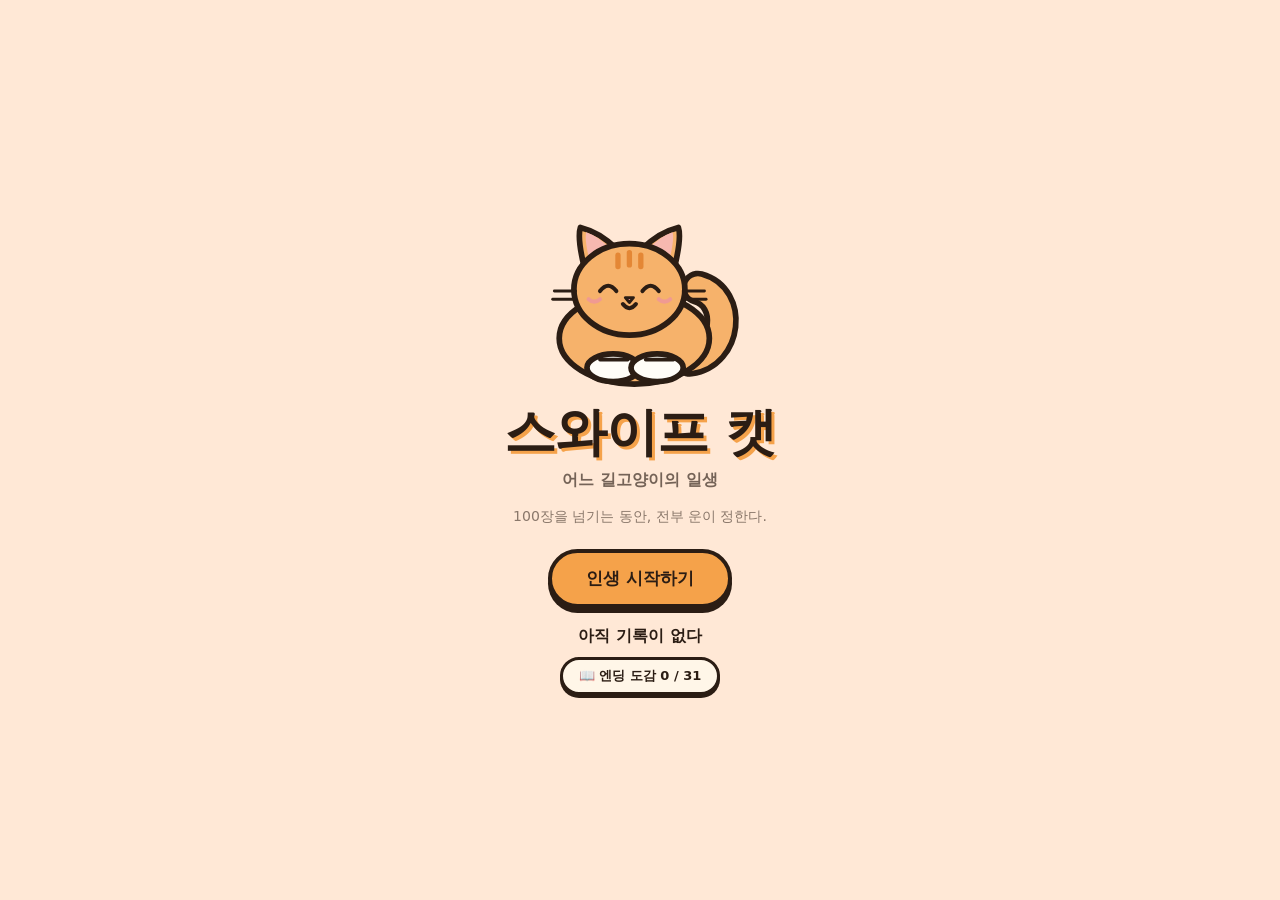
==== index.html @ 7de350a5 "Redraw the cat in pen style, grow deck to 101 cards, add an ending dex - Replace the trait-code endi" ====
<!doctype html>
<html lang="ko">
<head>
<meta charset="utf-8">
<meta name="viewport" content="width=device-width, initial-scale=1, viewport-fit=cover, maximum-scale=1, user-scalable=no">
<meta name="theme-color" content="#f7c07a">
<meta name="description" content="스와이프로 넘겨보는 길고양이 한 마리의 일생. 100장의 카드, 전부 운에 달렸다.">
<title>스와이프 캣 — 어느 길고양이의 일생</title>
<link rel="manifest" href="manifest.json">
<link rel="icon" href="data:image/svg+xml,<svg xmlns='http://www.w3.org/2000/svg' viewBox='0 0 100 100'><text y='.9em' font-size='90'>🐱</text></svg>">
<link rel="stylesheet" href="styles.css">
</head>
<body>

<!-- 타이틀 -->
<section id="title" class="screen">
  <div id="title-cat" class="title-cat"></div>
  <h1>스와이프 캣</h1>
  <p class="sub">어느 길고양이의 일생</p>
  <p class="tag">100장을 넘기는 동안, 전부 운이 정한다.</p>
  <button id="start" class="btn">인생 시작하기</button>
  <p id="best" class="best"></p>
  <button id="dex" class="dex"></button>
  <div id="recent" class="recent"></div>
</section>

<!-- 엔딩 도감 -->
<section id="dexview" class="screen" hidden>
  <h2 class="dex-title">엔딩 도감</h2>
  <p id="dex-count" class="dex-count"></p>
  <ul id="dex-list" class="dex-list"></ul>
  <button id="dex-back" class="btn btn--ghost">돌아가기</button>
</section>

<!-- 게임 -->
<section id="game" class="screen" hidden>
  <header class="hud">
    <div id="progress" class="progress">1 / 100</div>
    <div class="score-wrap"><span id="score" class="score">0</span><small>점</small></div>
  </header>
  <div id="stats" class="stats"></div>

  <main class="stack">
    <div id="card" class="card"></div>
  </main>

  <p id="hint" class="hint">위로 스와이프</p>

  <div id="result" class="result"></div>
  <div id="stage-banner" class="stage-banner"></div>
  <div id="flash"></div>
</section>

<!-- 엔딩 -->
<section id="ending" class="screen" hidden>
  <div id="ending-body"></div>
  <div id="submit"></div>
  <div class="ending-actions">
    <button id="retry" class="btn">다시 태어나기</button>
    <button id="to-title" class="btn btn--ghost">처음으로</button>
  </div>
</section>

<script type="module" src="js/main.js"></script>
</body>
</html>
---- styles.css ----
/* 스와이프 캣 — 가필드풍 카툰 톤. 굵은 아웃라인, 납작한 채색. */

:root {
  --ink: #2b1d14;
  --paper: #fff6e8;
  --tint: #ffe8d6;
  --orange: #f5a24a;
  --orange-d: #e07f2c;
  --good: #3fa66a;
  --bad: #d9534f;
  --gold: #f0b429;
  --line: 5;
}

* { box-sizing: border-box; -webkit-tap-highlight-color: transparent; }

html, body {
  margin: 0; height: 100%;
  overflow: hidden;
  overscroll-behavior: none;
  touch-action: none;
  font-family: "Pretendard", "Apple SD Gothic Neo", "Malgun Gothic", system-ui, sans-serif;
  color: var(--ink);
  background: var(--tint);
  transition: background .8s ease;
}

.screen {
  position: fixed; inset: 0;
  display: flex; flex-direction: column;
  align-items: center; justify-content: center;
  padding: max(16px, env(safe-area-inset-top)) 20px max(16px, env(safe-area-inset-bottom));
  text-align: center;
}
[hidden] { display: none !important; }

/* ---------- 고양이 (펜그림 스타일) ---------- */
.cat {
  width: min(60vw, 240px);
  height: auto;
  transform: scale(var(--cat-scale, 1));
  transform-origin: bottom center;
  overflow: visible;
}
.cat .body, .cat .head, .cat .ear, .cat .paw {
  fill: var(--fur, #f6b26b); stroke: var(--ink); stroke-width: 7;
  stroke-linejoin: round; stroke-linecap: round;
}
.cat .paw { fill: #fffdf8; }
.cat .belly { fill: #fffdf8; stroke: none; }

/* 꼬리는 검정 굵은 선 위에 색선을 덧그어 아웃라인을 만든다 */
.cat .tail-ink, .cat .tail-fill { fill: none; stroke-linecap: round; }
.cat .tail-ink { stroke: var(--ink); stroke-width: 42; }
.cat .tail-fill { stroke: var(--fur, #f6b26b); stroke-width: 28; }

.cat .ear-in { fill: #f7b8b0; stroke: none; }
.cat .brow-stripes path {
  fill: none; stroke: var(--orange-d); stroke-width: 6.5; stroke-linecap: round; opacity: .85;
}
.cat .paw-line { fill: none; stroke: var(--ink); stroke-width: 4.5; stroke-linecap: round; }

.cat .eye { fill: var(--ink); }
.cat .glint { fill: #fff; }
.cat .eye-line, .cat .brow, .cat .mouth {
  fill: none; stroke: var(--ink); stroke-width: 5; stroke-linecap: round; stroke-linejoin: round;
}
.cat .mouth--open { fill: #d98a86; stroke: var(--ink); stroke-width: 5; }
.cat .mouth--o { fill: #d98a86; stroke: var(--ink); stroke-width: 4.5; }
.cat .nose { fill: #e88f92; stroke: var(--ink); stroke-width: 3.5; stroke-linejoin: round; }
.cat .whiskers path { stroke: var(--ink); stroke-width: 3.5; fill: none; stroke-linecap: round; }
.cat .blush { fill: none; stroke: #f09a92; stroke-width: 5; stroke-linecap: round; }
.cat .tear, .cat .sweat { fill: #9ed2ea; stroke: var(--ink); stroke-width: 3; stroke-linejoin: round; }
.cat .bandage path { stroke: #fffdf8; stroke-width: 10; stroke-linecap: round; }
.cat .bandage .bandage-x { stroke-width: 7; }
.cat .crown { fill: var(--gold); stroke: var(--ink); stroke-width: 7; stroke-linejoin: round; }

.cat-head { transform-origin: 112px 140px; animation: bob 2.8s ease-in-out infinite; }
.cat .tail-ink, .cat .tail-fill { transform-origin: 190px 150px; animation: swish 2.4s ease-in-out infinite; }
@keyframes bob { 0%,100% { transform: translateY(0) } 50% { transform: translateY(-4px) } }
@keyframes swish { 0%,100% { transform: rotate(0) } 50% { transform: rotate(-5deg) } }

.cat--proud .cat-head { animation: pop .5s ease; }
.cat--scared { animation: shake .35s ease 2; }
.cat--hurt { animation: shake .3s ease 3; }

@keyframes pop { 0%,100% { transform: scale(1) } 40% { transform: scale(1.12) rotate(-4deg) } }
@keyframes shake { 0%,100% { transform: translateX(0) } 25% { transform: translateX(-6px) } 75% { transform: translateX(6px) } }

/* ---------- 타이틀 ---------- */
h1 {
  margin: 4px 0 0; font-size: clamp(34px, 10vw, 52px); letter-spacing: -1px;
  text-shadow: 3px 3px 0 var(--orange);
}
.sub { margin: 2px 0 0; font-weight: 700; opacity: .65; }
.tag { margin: 14px 0 22px; font-size: 14px; opacity: .55; max-width: 22em; line-height: 1.6; }

.btn {
  font: inherit; font-weight: 800; font-size: 17px;
  padding: 14px 34px; border-radius: 999px; cursor: pointer;
  background: var(--orange); color: var(--ink);
  border: 4px solid var(--ink);
  box-shadow: 0 5px 0 var(--ink);
  transition: transform .08s, box-shadow .08s;
}
.btn:active { transform: translateY(4px); box-shadow: 0 1px 0 var(--ink); }
.btn--ghost { background: transparent; box-shadow: 0 4px 0 rgba(43,29,20,.35); }

.best { margin: 18px 0 0; font-weight: 800; }
.dex {
  margin: 10px 0 0; font: inherit; font-size: 13px; font-weight: 800;
  background: var(--paper); color: inherit; cursor: pointer;
  border: 3px solid var(--ink); border-radius: 999px; padding: 7px 16px;
  box-shadow: 0 3px 0 var(--ink);
}
.dex:active { transform: translateY(3px); box-shadow: 0 0 0 var(--ink); }

/* ---------- 엔딩 도감 ---------- */
#dexview { justify-content: flex-start; padding-top: 5vh; overflow-y: auto; }
.dex-title { margin: 0; font-size: 26px; }
.dex-count { margin: 4px 0 16px; font-size: 13px; opacity: .6; font-weight: 800; }
.dex-list {
  list-style: none; padding: 0; margin: 0 0 20px;
  width: min(440px, 92vw); display: flex; flex-direction: column; gap: 8px;
}
.dex-item {
  display: flex; gap: 10px; align-items: center; text-align: left;
  border: 3px solid var(--ink); border-radius: 14px; padding: 9px 12px;
  background: rgba(255,253,248,.5); opacity: .55;
}
.dex-item.got { background: var(--paper); opacity: 1; }
.dex-emoji { font-size: 24px; width: 30px; text-align: center; }
.dex-item b { font-size: 14px; }
.dex-item b small { font-weight: 700; opacity: .5; font-size: 11px; }
.dex-item p { margin: 2px 0 0; font-size: 12px; opacity: .75; line-height: 1.5; }
.recent { margin-top: 16px; width: min(340px, 88vw); font-size: 13px; }

/* ---------- 랭킹 ---------- */
h3 { font-size: 12px; opacity: .5; margin: 0 0 6px; letter-spacing: 1px; }
.ranks { list-style: none; margin: 0; padding: 0; font-size: 13px; }
.ranks li {
  display: flex; align-items: center; gap: 8px;
  padding: 5px 10px; border-radius: 8px; text-align: left;
}
.ranks li:nth-child(odd) { background: rgba(43,29,20,.06); }
.ranks .rk { width: 18px; font-weight: 900; opacity: .5; }
.ranks .nm { flex: 1; font-weight: 800; overflow: hidden; text-overflow: ellipsis; white-space: nowrap; }
.ranks .en { font-size: 11px; opacity: .6; letter-spacing: .5px; }
.ranks b { min-width: 52px; text-align: right; }

#submit { width: min(420px, 92vw); margin: 4px 0 18px; }
.submit-form {
  background: var(--paper); border: 3px solid var(--ink);
  border-radius: 16px; padding: 14px;
}
.submit-title { margin: 0 0 10px; font-weight: 900; }
.submit-row { display: flex; gap: 8px; }
#rank-name {
  flex: 1; font: inherit; font-weight: 800; font-size: 16px;
  padding: 10px 12px; border-radius: 10px;
  border: 3px solid var(--ink); background: #fff; color: var(--ink);
  min-width: 0;
}
.btn--sm { padding: 10px 18px; font-size: 15px; box-shadow: 0 4px 0 var(--ink); }
.link {
  margin-top: 8px; background: none; border: none; font: inherit;
  font-size: 12px; opacity: .55; text-decoration: underline; cursor: pointer; color: inherit;
}
.submit-done { font-weight: 900; margin: 0 0 10px; }

/* ---------- 성향 코드 ---------- */
.traits { margin: 10px 0 4px; }
.trait-code {
  display: inline-block; font-size: 22px; font-weight: 900; letter-spacing: 4px;
  padding: 4px 14px 4px 18px; border-radius: 999px;
  background: var(--ink); color: var(--paper);
}
.traits ul {
  list-style: none; display: flex; justify-content: center; gap: 6px;
  padding: 0; margin: 10px 0 0; flex-wrap: wrap;
}
.traits li {
  display: flex; align-items: center; gap: 4px;
  font-size: 12px; font-weight: 800;
  border: 2.5px solid var(--ink); border-radius: 999px; padding: 3px 10px;
  background: var(--paper);
}
.traits li b { font-size: 13px; color: var(--orange-d); }

/* ---------- HUD ---------- */
#game { justify-content: flex-start; }
.hud {
  width: 100%; max-width: 460px;
  display: flex; justify-content: space-between; align-items: center;
  font-weight: 800;
}
.progress {
  background: var(--ink); color: var(--paper);
  padding: 5px 13px; border-radius: 999px; font-size: 14px; letter-spacing: .5px;
}
.score-wrap { font-size: 20px; }
.score-wrap small { font-size: 12px; opacity: .6; margin-left: 2px; }

.stats {
  display: flex; gap: 6px; flex-wrap: wrap; justify-content: center;
  margin: 10px 0 4px; width: 100%; max-width: 460px;
}
.stat {
  display: inline-flex; align-items: center; gap: 3px;
  background: var(--paper); border: 2.5px solid var(--ink);
  border-radius: 999px; padding: 3px 10px; font-size: 13px; font-weight: 800;
}
.stat i { font-style: normal; font-size: 12px; }

/* ---------- 카드 ---------- */
.stack { flex: 1; width: 100%; display: flex; align-items: center; justify-content: center; }
.card {
  width: min(400px, 90vw);
  max-height: 100%;
  background: var(--paper);
  border: 4px solid var(--ink);
  border-radius: 26px;
  box-shadow: 0 8px 0 var(--ink);
  padding: 22px 20px 18px;
  display: flex; flex-direction: column; align-items: center; gap: 6px;
  will-change: transform;
}
.card--drag { transition: none; }
.card--out { animation: flyup .34s ease-in forwards; }
@keyframes flyup {
  to { transform: translateY(-120%) rotate(-3deg); opacity: 0; }
}
.card--good { background: #fffaf0; }
.card--bad { background: #fff1ec; }
.card--special { background: #f3f6ff; border-color: #3b3f66; }

.card-emoji { font-size: 46px; line-height: 1; }
.card-title { margin: 0; font-size: 21px; }
.card-text { margin: 2px 0 4px; font-size: 15px; line-height: 1.65; opacity: .8; max-width: 24em; }
.card-cat { margin-top: 2px; }

.choices { display: flex; gap: 10px; width: 100%; margin-top: 6px; }
.choice {
  flex: 1; font: inherit; font-weight: 800; font-size: 14px;
  padding: 12px 8px; border-radius: 14px; cursor: pointer;
  background: var(--orange); color: var(--ink);
  border: 3px solid var(--ink); box-shadow: 0 4px 0 var(--ink);
  display: flex; align-items: center; justify-content: center; gap: 5px;
}
.choice:active { transform: translateY(3px); box-shadow: 0 1px 0 var(--ink); }
.choice span { opacity: .55; }

.hint {
  margin: 8px 0 4px; font-size: 13px; font-weight: 700; opacity: .45;
  animation: hintbob 1.8s ease-in-out infinite;
}
@keyframes hintbob { 0%,100% { transform: translateY(0) } 50% { transform: translateY(-5px) } }

/* ---------- 결과 패널 ---------- */
.result {
  position: fixed; left: 0; right: 0; bottom: 0;
  transform: translateY(110%);
  transition: transform .28s cubic-bezier(.2,.9,.3,1.2);
  background: var(--paper);
  border-top: 4px solid var(--ink);
  border-radius: 24px 24px 0 0;
  padding: 14px 18px max(18px, env(safe-area-inset-bottom));
  display: flex; align-items: center; gap: 12px; text-align: left;
  z-index: 5;
}
.result.show { transform: translateY(0); }
.result .cat { width: 76px; }
.result-cat { flex: 0 0 auto; }
.result-body { flex: 1; min-width: 0; }
.result-label {
  display: inline-block; font-size: 12px; font-weight: 900;
  padding: 3px 10px; border-radius: 999px; border: 2.5px solid var(--ink);
  background: #ddd;
}
.result--great .result-label { background: var(--gold); }
.result--good .result-label { background: #a8dfbc; }
.result--bad .result-label { background: #ffd9b0; }
.result--terrible .result-label { background: var(--bad); color: #fff; }
.result--great { border-color: var(--gold); }
.result--terrible { border-color: var(--bad); }
.result-text { margin: 6px 0 8px; font-size: 14px; line-height: 1.55; }
.chips { display: flex; gap: 6px; flex-wrap: wrap; }
.chip {
  font-size: 12px; font-weight: 800; padding: 2px 8px;
  border-radius: 999px; border: 2px solid var(--ink);
}
.chip.up { background: #cdeedb; }
.chip.down { background: #ffd4d0; }

/* ---------- 성장 단계 배너 ---------- */
.stage-banner {
  position: fixed; inset: 0; z-index: 8;
  display: flex; align-items: center; justify-content: center;
  background: rgba(255, 246, 232, .94);
  opacity: 0; pointer-events: none; transition: opacity .3s;
}
.stage-banner.show { opacity: 1; }
.stage-inner { display: flex; flex-direction: column; align-items: center; gap: 10px; animation: pop .6s ease; }
.stage-inner b { font-size: 20px; }

#flash {
  position: fixed; inset: 0; z-index: 7; pointer-events: none;
  opacity: 0; transition: opacity .4s;
}
#flash.flash--great { background: radial-gradient(circle, rgba(240,180,41,.75), transparent 70%); }
#flash.flash--terrible { background: radial-gradient(circle, rgba(217,83,79,.7), transparent 70%); }
#flash.on { opacity: 1; transition: opacity .05s; }

/* ---------- 엔딩 ---------- */
#ending { overflow-y: auto; justify-content: flex-start; padding-top: 6vh; }
#ending-body { width: min(420px, 92vw); }
.ending-cat { display: flex; justify-content: center; }
.ending-name { font-size: 26px; font-weight: 900; margin-top: 6px; }
.ending-desc { margin: 6px 0 14px; opacity: .7; font-size: 14px; }
.ending-score { font-size: 46px; font-weight: 900; line-height: 1; text-shadow: 3px 3px 0 var(--orange); }
.ending-score small { font-size: 15px; margin-left: 3px; }
.ending-meta { font-size: 13px; opacity: .6; margin: 8px 0 18px; }
#ending h3 { font-size: 12px; letter-spacing: 1px; opacity: .5; margin: 0 0 8px; }
.highs { list-style: none; padding: 0; margin: 0 0 20px; display: flex; flex-direction: column; gap: 8px; }
.high {
  display: flex; gap: 10px; text-align: left; align-items: flex-start;
  background: var(--paper); border: 3px solid var(--ink); border-radius: 14px; padding: 10px 12px;
}
.high span { font-size: 22px; }
.high b { font-size: 13px; }
.high p { margin: 3px 0 0; font-size: 13px; opacity: .75; line-height: 1.5; }
.high--great { border-color: var(--gold); }
.high--terrible { border-color: var(--bad); }
.ending-actions { display: flex; gap: 10px; padding-bottom: 24px; }
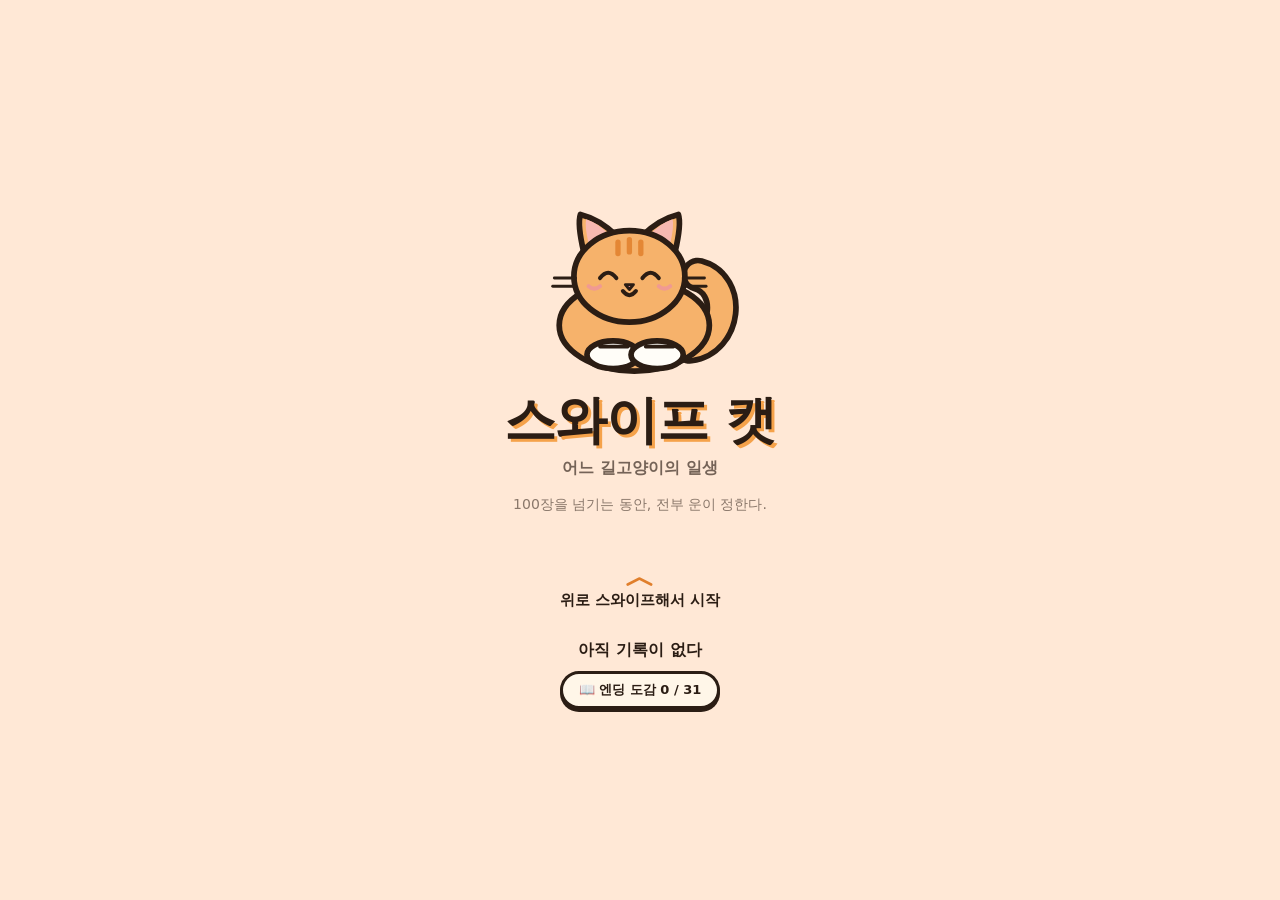
==== commit 51ccc8e7: "Start by swiping, keep a run resumable, make choice cards all-or-nothing - Title has no start button" ====
--- a/index.html
+++ b/index.html
@@ -14,14 +14,19 @@
 
 <!-- 타이틀 -->
 <section id="title" class="screen">
-  <div id="title-cat" class="title-cat"></div>
-  <h1>스와이프 캣</h1>
-  <p class="sub">어느 길고양이의 일생</p>
-  <p class="tag">100장을 넘기는 동안, 전부 운이 정한다.</p>
-  <button id="start" class="btn">인생 시작하기</button>
-  <p id="best" class="best"></p>
-  <button id="dex" class="dex"></button>
-  <div id="recent" class="recent"></div>
+  <div id="title-inner" class="title-inner">
+    <div id="title-cat" class="title-cat"></div>
+    <h1>스와이프 캣</h1>
+    <p class="sub">어느 길고양이의 일생</p>
+    <p class="tag">100장을 넘기는 동안, 전부 운이 정한다.</p>
+    <button id="start" class="swipe-start">
+      <span class="chev">︿</span>
+      <span class="swipe-label">위로 스와이프해서 시작</span>
+    </button>
+    <p id="best" class="best"></p>
+    <button id="dex" class="dex"></button>
+    <div id="recent" class="recent"></div>
+  </div>
 </section>
 
 <!-- 엔딩 도감 -->
--- a/styles.css
+++ b/styles.css
@@ -34,7 +34,16 @@
 }
 [hidden] { display: none !important; }
 
-/* ---------- 고양이 (펜그림 스타일) ---------- */
+/* 그림 파일을 쓸 때 */
+.cat-img {
+  display: block; width: min(60vw, 240px); height: auto;
+  transform: scale(var(--cat-scale, 1)); transform-origin: bottom center;
+  image-rendering: auto; user-select: none; -webkit-user-drag: none;
+}
+.cat-img.cat--proud { animation: pop .5s ease; }
+.cat-img.cat--scared, .cat-img.cat--hurt { animation: shake .3s ease 3; }
+
+/* ---------- 고양이 (펜그림 스타일, 그림이 없을 때의 기본값) ---------- */
 .cat {
   width: min(60vw, 240px);
   height: auto;
@@ -105,6 +114,38 @@
 }
 .btn:active { transform: translateY(4px); box-shadow: 0 1px 0 var(--ink); }
 .btn--ghost { background: transparent; box-shadow: 0 4px 0 rgba(43,29,20,.35); }
+
+/* 타이틀: 버튼을 누르는 대신 위로 밀어 시작한다 — 조작을 미리 몸에 익히게 한다 */
+.title-inner {
+  display: flex; flex-direction: column; align-items: center;
+  will-change: transform;
+}
+.title-inner.snap { transition: transform .25s cubic-bezier(.2,.9,.3,1.2), opacity .25s; }
+.title-inner.launch { transition: transform .3s ease-in, opacity .3s ease-in; }
+
+.swipe-start {
+  margin-top: 18px; padding: 10px 22px 12px;
+  display: flex; flex-direction: column; align-items: center; gap: 2px;
+  background: none; border: none; color: inherit; font: inherit; cursor: pointer;
+}
+.swipe-start .chev {
+  font-size: 30px; line-height: .8; font-weight: 900; color: var(--orange-d);
+  animation: rise 1.6s ease-in-out infinite;
+}
+.swipe-start .swipe-label { font-size: 15px; font-weight: 800; }
+@keyframes rise {
+  0%, 100% { transform: translateY(4px); opacity: .45; }
+  50% { transform: translateY(-4px); opacity: 1; }
+}
+
+.resume {
+  margin: 14px 0 0; font: inherit; font-size: 14px; font-weight: 800;
+  padding: 11px 24px; border-radius: 999px; cursor: pointer;
+  background: var(--paper); color: var(--ink);
+  border: 3px solid var(--ink); box-shadow: 0 4px 0 var(--ink);
+}
+.resume:active { transform: translateY(4px); box-shadow: 0 0 0 var(--ink); }
+.resume small { display: block; font-size: 11px; font-weight: 700; opacity: .6; margin-top: 1px; }
 
 .best { margin: 18px 0 0; font-weight: 800; }
 .dex {
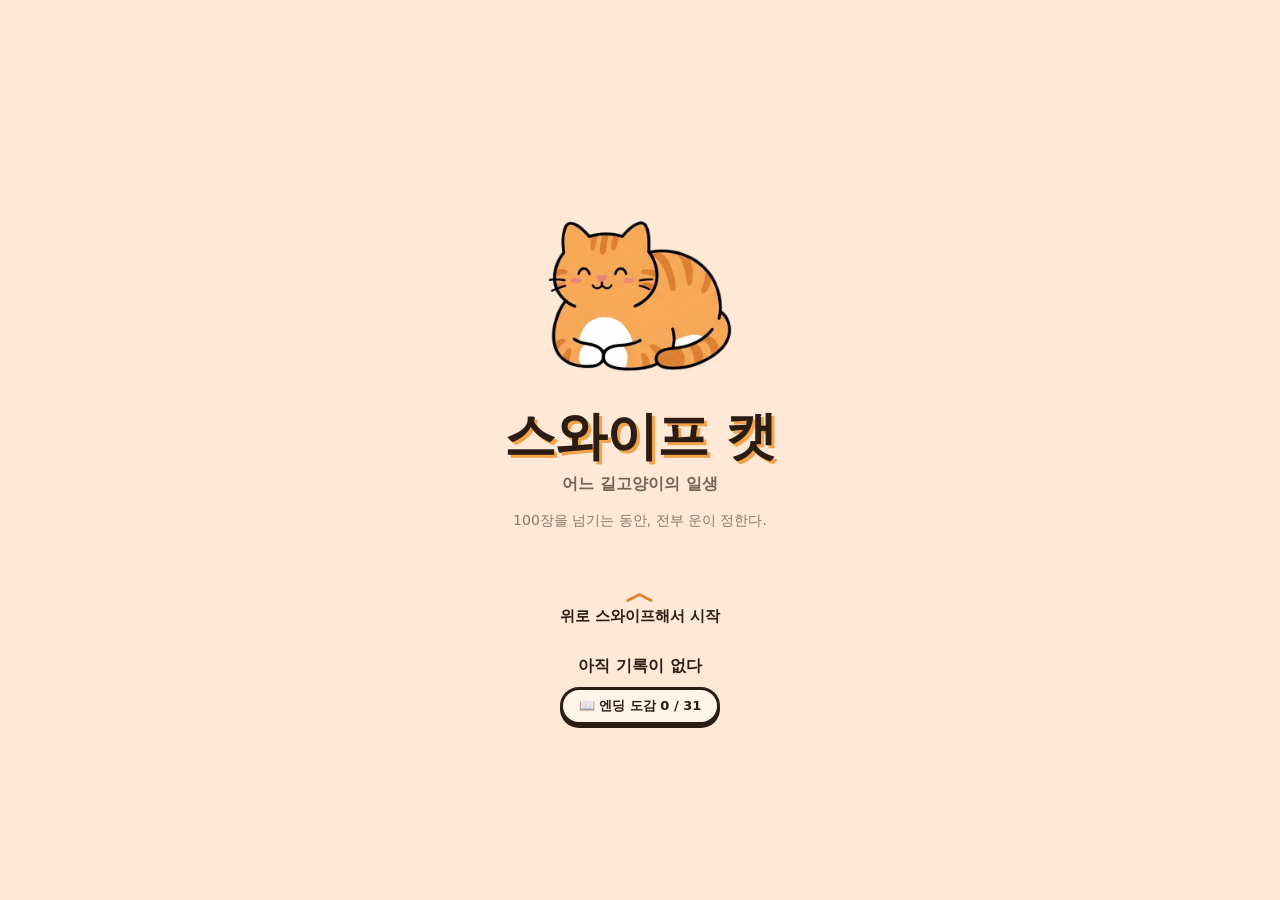
==== commit 2cf3d4ad: "Show results as a top notification and bring choice cards back up - The result panel slid up from th" ====
--- a/index.html
+++ b/index.html
@@ -43,12 +43,11 @@
     <div id="progress" class="progress">1 / 100</div>
     <div class="score-wrap"><span id="score" class="score">0</span><small>점</small></div>
   </header>
-  <div id="stats" class="stats"></div>
-
   <main class="stack">
     <div id="card" class="card"></div>
   </main>
 
+  <div id="stats" class="stats"></div>
   <p id="hint" class="hint">위로 스와이프</p>
 
   <div id="result" class="result"></div>
--- a/styles.css
+++ b/styles.css
@@ -170,7 +170,13 @@
   background: rgba(255,253,248,.5); opacity: .55;
 }
 .dex-item.got { background: var(--paper); opacity: 1; }
-.dex-emoji { font-size: 24px; width: 30px; text-align: center; }
+.dex-emoji { font-size: 24px; width: 30px; text-align: center; flex: 0 0 auto; }
+.dex-art {
+  width: 46px; height: 46px; flex: 0 0 auto; object-fit: contain;
+  border-radius: 10px; background: rgba(43,29,20,.05);
+}
+.ending-art { width: min(56vw, 220px); height: auto; display: block; margin: 0 auto; }
+.ending-emoji { font-size: 64px; display: block; }
 .dex-item b { font-size: 14px; }
 .dex-item b small { font-weight: 700; opacity: .5; font-size: 11px; }
 .dex-item p { margin: 2px 0 0; font-size: 12px; opacity: .75; line-height: 1.5; }
@@ -244,7 +250,7 @@
 
 .stats {
   display: flex; gap: 6px; flex-wrap: wrap; justify-content: center;
-  margin: 10px 0 4px; width: 100%; max-width: 460px;
+  margin: 8px 0 2px; width: 100%; max-width: 460px;
 }
 .stat {
   display: inline-flex; align-items: center; gap: 3px;
@@ -297,21 +303,24 @@
 }
 @keyframes hintbob { 0%,100% { transform: translateY(0) } 50% { transform: translateY(-5px) } }
 
-/* ---------- 결과 패널 ---------- */
+/* ---------- 결과 알림 ---------- */
+/* 카톡·인스타 알림처럼 위에서 내려온다. 카드 글씨와 겹치지 않는다. */
 .result {
-  position: fixed; left: 0; right: 0; bottom: 0;
-  transform: translateY(110%);
-  transition: transform .28s cubic-bezier(.2,.9,.3,1.2);
+  position: fixed; left: 8px; right: 8px; top: 0;
+  transform: translateY(-130%);
+  transition: transform .3s cubic-bezier(.2,.9,.3,1.25);
   background: var(--paper);
-  border-top: 4px solid var(--ink);
-  border-radius: 24px 24px 0 0;
-  padding: 14px 18px max(18px, env(safe-area-inset-bottom));
-  display: flex; align-items: center; gap: 12px; text-align: left;
-  z-index: 5;
+  border: 4px solid var(--ink);
+  border-top: none;
+  border-radius: 0 0 22px 22px;
+  box-shadow: 0 8px 0 rgba(43,29,20,.18);
+  padding: max(10px, env(safe-area-inset-top)) 14px 12px;
+  display: flex; align-items: center; gap: 11px; text-align: left;
+  z-index: 6;
 }
 .result.show { transform: translateY(0); }
-.result .cat { width: 76px; }
-.result-cat { flex: 0 0 auto; }
+.result .cat, .result .cat-img { width: 64px; }
+.result-cat { flex: 0 0 auto; display: flex; align-items: center; }
 .result-body { flex: 1; min-width: 0; }
 .result-label {
   display: inline-block; font-size: 12px; font-weight: 900;
@@ -324,7 +333,7 @@
 .result--terrible .result-label { background: var(--bad); color: #fff; }
 .result--great { border-color: var(--gold); }
 .result--terrible { border-color: var(--bad); }
-.result-text { margin: 6px 0 8px; font-size: 14px; line-height: 1.55; }
+.result-text { margin: 5px 0 6px; font-size: 13.5px; line-height: 1.5; }
 .chips { display: flex; gap: 6px; flex-wrap: wrap; }
 .chip {
   font-size: 12px; font-weight: 800; padding: 2px 8px;
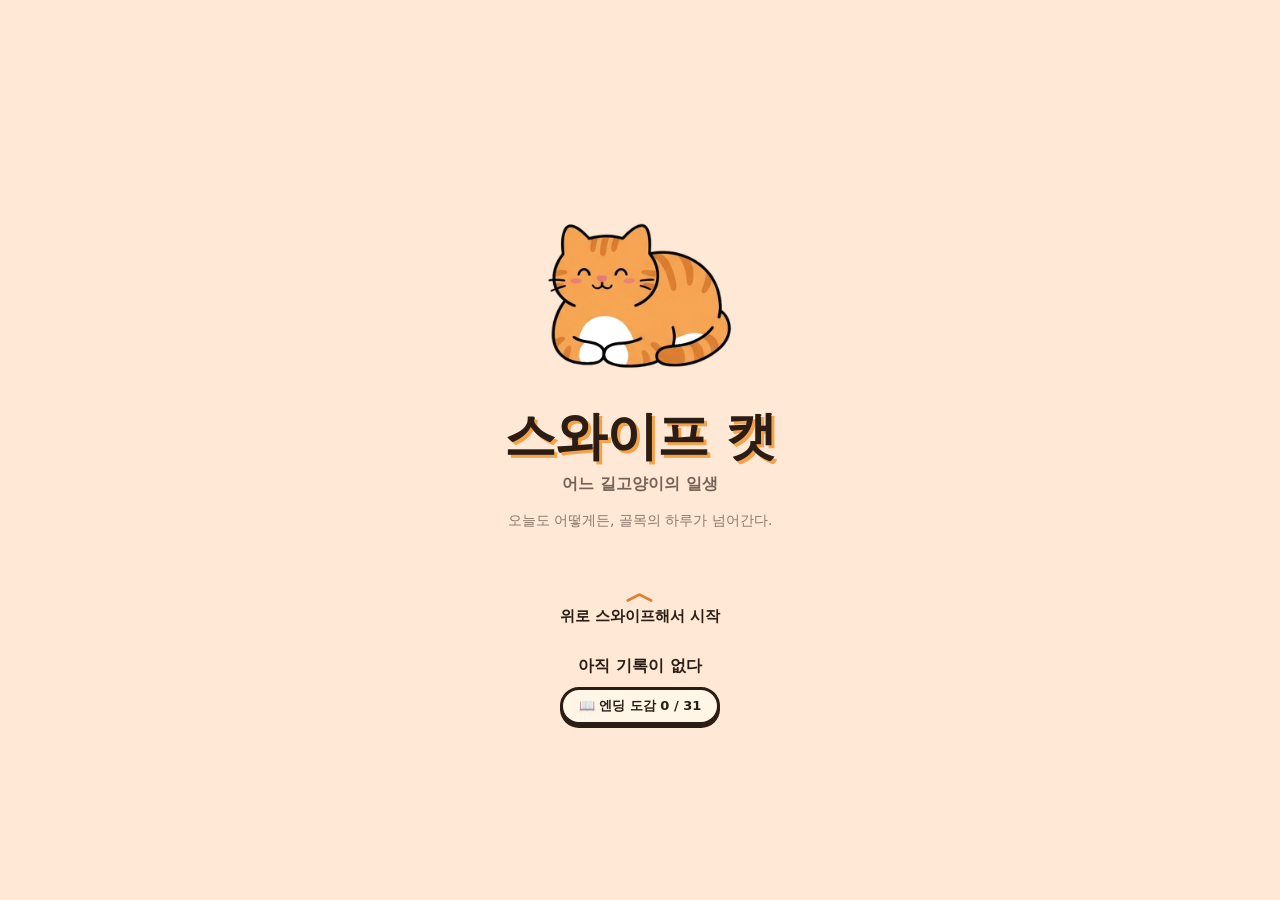
==== commit 9e98390f: "Replace the tagline that no longer matched the game 카드가 100장에서 50장으로 줄었고 결과도 전부 운은 아니게 되어, 타이틀·문서·RE" ====
--- a/index.html
+++ b/index.html
@@ -4,7 +4,7 @@
 <meta charset="utf-8">
 <meta name="viewport" content="width=device-width, initial-scale=1, viewport-fit=cover, maximum-scale=1, user-scalable=no">
 <meta name="theme-color" content="#f7c07a">
-<meta name="description" content="스와이프로 넘겨보는 길고양이 한 마리의 일생. 100장의 카드, 전부 운에 달렸다.">
+<meta name="description" content="스와이프로 넘겨보는 길고양이 한 마리의 일생. 오늘도 어떻게든, 골목의 하루가 넘어간다.">
 <title>스와이프 캣 — 어느 길고양이의 일생</title>
 <link rel="manifest" href="manifest.json">
 <link rel="icon" href="data:image/svg+xml,<svg xmlns='http://www.w3.org/2000/svg' viewBox='0 0 100 100'><text y='.9em' font-size='90'>🐱</text></svg>">
@@ -18,7 +18,7 @@
     <div id="title-cat" class="title-cat"></div>
     <h1>스와이프 캣</h1>
     <p class="sub">어느 길고양이의 일생</p>
-    <p class="tag">100장을 넘기는 동안, 전부 운이 정한다.</p>
+    <p class="tag">오늘도 어떻게든, 골목의 하루가 넘어간다.</p>
     <button id="start" class="swipe-start">
       <span class="chev">︿</span>
       <span class="swipe-label">위로 스와이프해서 시작</span>
@@ -41,17 +41,31 @@
 <section id="game" class="screen" hidden>
   <header class="hud">
     <div id="progress" class="progress">1 / 100</div>
-    <div class="score-wrap"><span id="score" class="score">0</span><small>점</small></div>
+    <div class="hud-right">
+      <div class="score-wrap"><span id="score" class="score">0</span><small>점</small></div>
+      <button id="mute" class="pause-btn" title="소리"></button>
+      <button id="pause" class="pause-btn" title="처음 화면으로">⏸</button>
+    </div>
   </header>
   <main class="stack">
     <div id="card" class="card"></div>
   </main>
 
-  <div id="stats" class="stats"></div>
-  <p id="hint" class="hint">위로 스와이프</p>
+  <div class="stats-row">
+    <div id="stats" class="stats"></div>
+    <button id="help" class="help-btn" title="성향이란?">?</button>
+  </div>
+  <div class="hint-row">
+    <p id="hint" class="hint">위로 스와이프</p>
+    <button id="auto" class="auto-btn" hidden></button>
+  </div>
+
+  <div id="helpsheet" class="helpsheet" hidden></div>
+  <div id="toast" class="toast" hidden></div>
 
   <div id="result" class="result"></div>
   <div id="stage-banner" class="stage-banner"></div>
+  <div id="fx" class="fx" hidden></div>
   <div id="flash"></div>
 </section>
 
--- a/styles.css
+++ b/styles.css
@@ -40,6 +40,12 @@
   transform: scale(var(--cat-scale, 1)); transform-origin: bottom center;
   image-rendering: auto; user-select: none; -webkit-user-drag: none;
 }
+.cat-crowned { position: relative; display: inline-block; }
+.crown-img {
+  position: absolute; left: 50%; top: -6%;
+  width: 30%; transform: translateX(-52%) rotate(-6deg);
+  pointer-events: none;
+}
 .cat-img.cat--proud { animation: pop .5s ease; }
 .cat-img.cat--scared, .cat-img.cat--hurt { animation: shake .3s ease 3; }
 
@@ -180,6 +186,10 @@
 .dex-item b { font-size: 14px; }
 .dex-item b small { font-weight: 700; opacity: .5; font-size: 11px; }
 .dex-item p { margin: 2px 0 0; font-size: 12px; opacity: .75; line-height: 1.5; }
+.dex-hint {
+  font-size: 11.5px !important; opacity: .9 !important;
+  color: #8a5a1e; font-weight: 700; margin-top: 4px !important;
+}
 .recent { margin-top: 16px; width: min(340px, 88vw); font-size: 13px; }
 
 /* ---------- 랭킹 ---------- */
@@ -245,19 +255,35 @@
   background: var(--ink); color: var(--paper);
   padding: 5px 13px; border-radius: 999px; font-size: 14px; letter-spacing: .5px;
 }
+.hud-right { display: flex; align-items: center; gap: 10px; }
 .score-wrap { font-size: 20px; }
 .score-wrap small { font-size: 12px; opacity: .6; margin-left: 2px; }
 
+/* 진행 중에 처음 화면으로 나가는 버튼. 진행 상황은 저장되어 이어서 할 수 있다. */
+.pause-btn {
+  width: 34px; height: 34px; padding: 0; flex: 0 0 auto;
+  font: inherit; font-size: 14px; line-height: 1; cursor: pointer;
+  display: flex; align-items: center; justify-content: center;
+  background: var(--paper); color: var(--ink);
+  border: 3px solid var(--ink); border-radius: 50%;
+  box-shadow: 0 3px 0 var(--ink);
+}
+.pause-btn:active { transform: translateY(3px); box-shadow: 0 0 0 var(--ink); }
+
+/* 네 성향은 항상 한 줄에 나란히. 화면이 좁으면 칸을 줄여서라도 줄바꿈하지 않는다 */
 .stats {
-  display: flex; gap: 6px; flex-wrap: wrap; justify-content: center;
-  margin: 8px 0 2px; width: 100%; max-width: 460px;
+  display: flex; gap: 5px; flex-wrap: nowrap; justify-content: center;
+  margin: 8px 0 2px; width: 100%; max-width: 460px; min-width: 0;
 }
 .stat {
-  display: inline-flex; align-items: center; gap: 3px;
-  background: var(--paper); border: 2.5px solid var(--ink);
-  border-radius: 999px; padding: 3px 10px; font-size: 13px; font-weight: 800;
-}
-.stat i { font-style: normal; font-size: 12px; }
+  flex: 1 1 0; min-width: 0;
+  display: inline-flex; align-items: center; justify-content: center; gap: 4px;
+  background: var(--paper); border: 3px solid var(--ink);
+  border-radius: 999px; padding: 7px 4px;
+  font-size: clamp(15px, 4.6vw, 21px); font-weight: 800;
+  white-space: nowrap;
+}
+.stat i { font-style: normal; font-size: 0.9em; }
 
 /* ---------- 카드 ---------- */
 .stack { flex: 1; width: 100%; display: flex; align-items: center; justify-content: center; }
@@ -285,22 +311,86 @@
 .card-title { margin: 0; font-size: 21px; }
 .card-text { margin: 2px 0 4px; font-size: 15px; line-height: 1.65; opacity: .8; max-width: 24em; }
 .card-cat { margin-top: 2px; }
+/* 자리를 미리 잡아둬 그림이 늦게 떠도 글씨가 밀리지 않는다 */
+.card-art {
+  display: block; width: min(52vw, 210px); aspect-ratio: 1 / 1; height: auto;
+  object-fit: contain;
+}
+.card-cat { min-height: min(52vw, 210px); display: flex; align-items: center; justify-content: center; }
 
 .choices { display: flex; gap: 10px; width: 100%; margin-top: 6px; }
 .choice {
-  flex: 1; font: inherit; font-weight: 800; font-size: 14px;
-  padding: 12px 8px; border-radius: 14px; cursor: pointer;
+  flex: 1; font: inherit; font-size: 14px;
+  padding: 10px 6px 9px; border-radius: 14px; cursor: pointer;
   background: var(--orange); color: var(--ink);
   border: 3px solid var(--ink); box-shadow: 0 4px 0 var(--ink);
-  display: flex; align-items: center; justify-content: center; gap: 5px;
+  display: flex; flex-direction: column; align-items: center; gap: 1px;
 }
 .choice:active { transform: translateY(3px); box-shadow: 0 1px 0 var(--ink); }
-.choice span { opacity: .55; }
-
+.choice .arrow { font-size: 12px; opacity: .5; line-height: 1; }
+.choice b { font-weight: 800; }
+.choice .lean {
+  font-size: 11px; font-weight: 800;
+  background: var(--paper); border: 2px solid var(--ink);
+  border-radius: 999px; padding: 1px 7px; margin-top: 3px;
+}
+
+/* ---------- 성향 도움말 ---------- */
+.stats-row {
+  display: flex; align-items: center; justify-content: center; gap: 6px;
+  width: 100%; max-width: 460px;
+}
+.help-btn {
+  flex: 0 0 auto; width: 26px; height: 26px; padding: 0;
+  font: inherit; font-weight: 900; font-size: 14px; cursor: pointer;
+  background: var(--paper); color: var(--ink);
+  border: 2.5px solid var(--ink); border-radius: 50%;
+}
+.helpsheet {
+  position: fixed; left: 10px; right: 10px; bottom: 10px; z-index: 9;
+  background: var(--paper); border: 4px solid var(--ink); border-radius: 20px;
+  padding: 14px 16px max(14px, env(safe-area-inset-bottom)); text-align: left;
+  box-shadow: 0 10px 0 rgba(43,29,20,.2);
+}
+.helpsheet h3 { font-size: 13px; margin: 0 0 6px; opacity: 1; letter-spacing: 0; }
+.help-lead { font-size: 12.5px; line-height: 1.6; margin: 0 0 10px; }
+.helpsheet ul { list-style: none; padding: 0; margin: 0 0 10px; }
+.helpsheet li {
+  display: flex; gap: 8px; align-items: baseline;
+  font-size: 12.5px; padding: 3px 0;
+}
+.helpsheet li b { flex: 0 0 68px; }
+.helpsheet li span { opacity: .75; }
+
+.hint-row {
+  display: flex; align-items: center; justify-content: center; gap: 10px;
+  min-height: 34px;
+}
 .hint {
   margin: 8px 0 4px; font-size: 13px; font-weight: 700; opacity: .45;
   animation: hintbob 1.8s ease-in-out infinite;
 }
+
+/* 자동 넘기기 — 한 판을 끝내본 사람에게만 보인다 */
+.auto-btn {
+  font: inherit; font-size: 12px; font-weight: 800; cursor: pointer;
+  padding: 6px 12px; border-radius: 999px;
+  background: var(--paper); color: var(--ink);
+  border: 2.5px solid var(--ink); box-shadow: 0 3px 0 var(--ink);
+}
+.auto-btn:active { transform: translateY(3px); box-shadow: 0 0 0 var(--ink); }
+.auto-btn.on { background: var(--orange); }
+
+/* 안내 토스트 */
+.toast {
+  position: fixed; left: 12px; right: 12px; bottom: 14px; z-index: 9;
+  background: var(--ink); color: var(--paper);
+  border-radius: 16px; padding: 12px 15px; text-align: left;
+  transform: translateY(140%); transition: transform .3s cubic-bezier(.2,.9,.3,1.2);
+}
+.toast.show { transform: translateY(0); }
+.toast b { font-size: 14px; }
+.toast p { margin: 5px 0 0; font-size: 12.5px; line-height: 1.55; opacity: .85; }
 @keyframes hintbob { 0%,100% { transform: translateY(0) } 50% { transform: translateY(-5px) } }
 
 /* ---------- 결과 알림 ---------- */
@@ -353,6 +443,46 @@
 .stage-inner { display: flex; flex-direction: column; align-items: center; gap: 10px; animation: pop .6s ease; }
 .stage-inner b { font-size: 20px; }
 
+/* ---------- 대성공 · 대실패 연출 ---------- */
+/* 무엇보다 앞에 오고, 뒤쪽 화면은 살짝 어둡게 눌러 겹쳐 보이지 않게 한다 */
+.fx {
+  position: fixed; inset: 0; z-index: 30;
+  display: flex; align-items: center; justify-content: center;
+  pointer-events: none; opacity: 0; transition: opacity .18s;
+  background: rgba(43, 29, 20, .34);
+}
+.fx.show { opacity: 1; }
+/* 그림과 문구를 한 장의 스티커로 묶는다. 사이가 비면 그 틈으로 뒤 카드가 비쳐 어색하다 */
+.fx-inner {
+  display: flex; flex-direction: column; align-items: center; gap: 2px;
+  padding: 16px 22px 14px; border-radius: 30px;
+  border: 6px solid var(--ink); background: var(--paper);
+  box-shadow: 0 10px 0 var(--ink);
+  animation: stamp .45s cubic-bezier(.2,1.4,.4,1);
+}
+.fx--great .fx-inner { background: #ffeec2; }
+.fx--terrible .fx-inner { background: #ffdcd6; }
+.fx-art, .fx-cat .cat, .fx-cat .cat-img {
+  width: min(42vw, 175px); height: auto; display: block;
+}
+.fx-label {
+  font-size: clamp(26px, 8vw, 40px); font-weight: 900; letter-spacing: -1px; line-height: 1.15;
+}
+.fx--terrible .fx-label { color: #a8322e; }
+.fx--terrible .fx-inner { animation: stamp-bad .45s ease; }
+@keyframes stamp {
+  0% { transform: scale(.2) rotate(-14deg); opacity: 0; }
+  60% { transform: scale(1.12) rotate(3deg); opacity: 1; }
+  100% { transform: scale(1) rotate(0); }
+}
+@keyframes stamp-bad {
+  0% { transform: scale(1.5); opacity: 0; }
+  40% { transform: scale(.94); opacity: 1; }
+  55% { transform: translateX(-9px); }
+  70% { transform: translateX(9px); }
+  100% { transform: translateX(0) scale(1); }
+}
+
 #flash {
   position: fixed; inset: 0; z-index: 7; pointer-events: none;
   opacity: 0; transition: opacity .4s;
